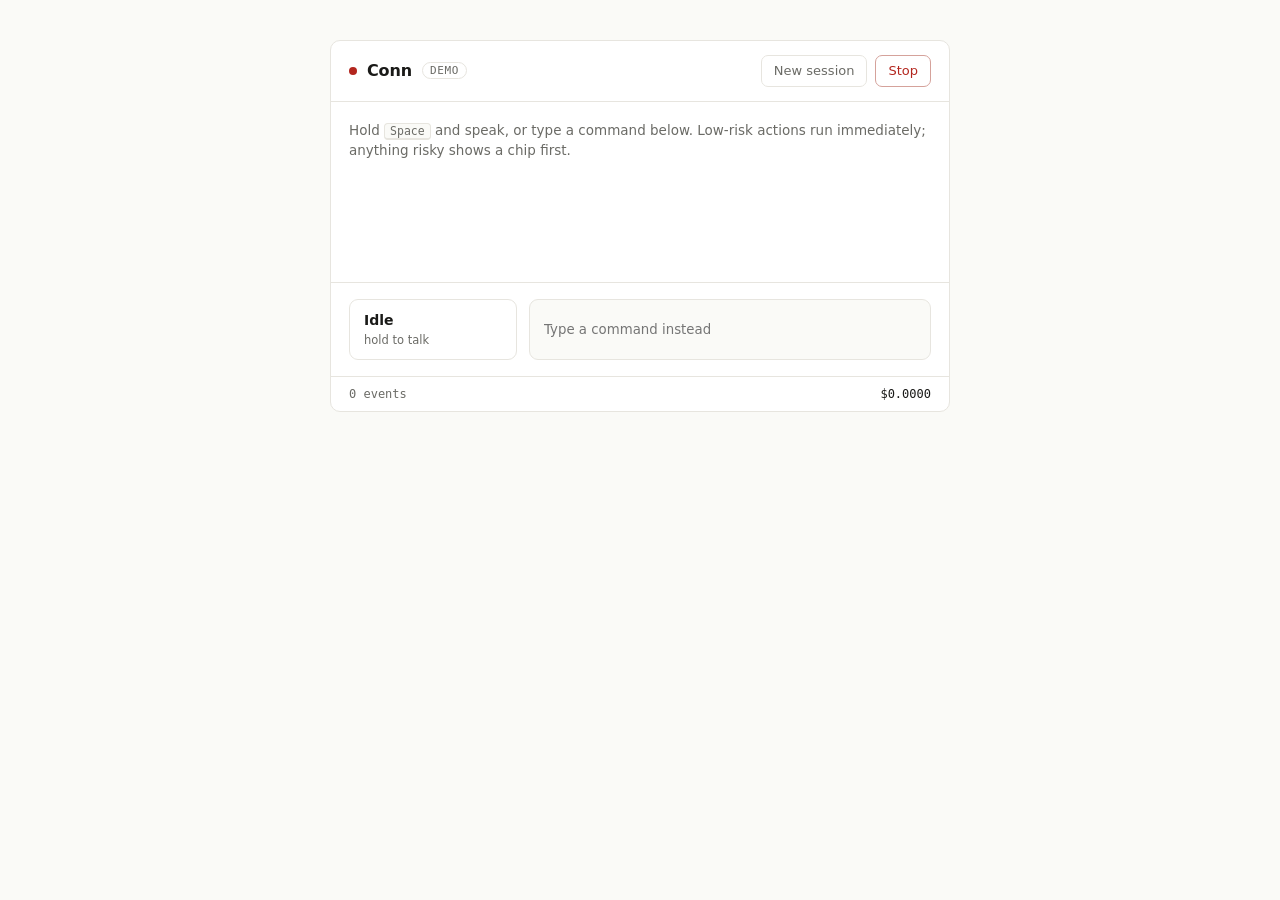
==== console/index.html @ 1de2d214 "conn: standalone repo extracted from phoenix vault Fresh history at the scrubbed tip; full developme" ====
<!doctype html>
<html lang="en">
<head>
<meta charset="utf-8">
<meta name="viewport" content="width=device-width, initial-scale=1">
<title>Conn</title>
<link rel="stylesheet" href="style.css">
</head>
<body>
<main class="surface">
  <header class="bar">
    <div class="ident">
      <span class="dot" id="conn-dot"></span>
      <h1>Conn</h1>
      <span class="mode" id="mode-label">demo</span>
    </div>
    <div class="bar-actions">
      <button id="new-session" class="ghost" title="Fresh session, fresh context">New session</button>
      <button id="stop" class="stop" title="Belay: cancel everything now">Stop</button>
    </div>
  </header>

  <section class="transcript" id="transcript" aria-live="polite">
    <p class="hint" id="hint">Hold <kbd>Space</kbd> and speak, or type a command below.
    Low-risk actions run immediately; anything risky shows a chip first.</p>
  </section>

  <section class="chips" id="chips"></section>

  <section class="command">
    <button id="ptt" class="ptt" data-phase="idle">
      <span class="ptt-state" id="ptt-state">Idle</span>
      <span class="ptt-sub" id="ptt-sub">hold to talk</span>
    </button>
    <form id="text-form" autocomplete="off">
      <input id="text-input" type="text" placeholder="Type a command instead"
             spellcheck="false" maxlength="500">
    </form>
  </section>

  <footer class="meter">
    <details id="trace-panel">
      <summary>
        <span id="trace-count">0 events</span>
        <span class="meter-cost" id="cost-line">$0.0000</span>
      </summary>
      <ol id="trace-list"></ol>
      <div class="receipt" id="receipt"></div>
    </details>
  </footer>
</main>

<div class="toasts" id="toasts"></div>
<script src="app.js"></script>
</body>
</html>
---- console/style.css ----
:root {
  --paper: #FAFAF7;
  --card: #FFFFFF;
  --ink: #1A1A18;
  --ink-soft: #6B6B66;
  --line: #E7E5DF;
  --accent: #2F5AA8;
  --accent-soft: #E9EFFA;
  --amber: #B45309;
  --amber-soft: #FDF3E4;
  --green: #1F7A4D;
  --green-soft: #E8F5EE;
  --red: #B3261E;
  --red-soft: #FBEDEC;
  --mono: ui-monospace, "Berkeley Mono", "SF Mono", Menlo, monospace;
}

* { box-sizing: border-box; margin: 0; }

body {
  background: var(--paper);
  color: var(--ink);
  font: 15px/1.5 -apple-system, "SF Pro Text", system-ui, sans-serif;
  display: flex;
  justify-content: center;
  min-height: 100vh;
  padding: 40px 20px;
}

.surface {
  width: min(620px, 100%);
  background: var(--card);
  border: 1px solid var(--line);
  border-radius: 10px;
  display: flex;
  flex-direction: column;
  overflow: hidden;
  align-self: start;
}

/* header */
.bar {
  display: flex;
  align-items: center;
  justify-content: space-between;
  padding: 14px 18px;
  border-bottom: 1px solid var(--line);
}
.ident { display: flex; align-items: center; gap: 10px; }
.ident h1 { font-size: 16px; font-weight: 600; letter-spacing: -0.01em; }
.dot {
  width: 8px; height: 8px; border-radius: 50%;
  background: var(--ink-soft);
  transition: background 140ms ease;
}
.dot.connected { background: var(--green); }
.dot.failed { background: var(--red); }
.mode {
  font: 11px var(--mono);
  color: var(--ink-soft);
  border: 1px solid var(--line);
  padding: 1px 7px;
  border-radius: 999px;
  text-transform: uppercase;
  letter-spacing: 0.06em;
}
.bar-actions { display: flex; gap: 8px; }
button {
  font: inherit; cursor: pointer; border-radius: 7px;
  border: 1px solid var(--line); background: var(--card); color: var(--ink);
  padding: 5px 12px; font-size: 13px;
  transition: background 120ms ease, border-color 120ms ease;
}
button:hover { background: var(--paper); }
.ghost { color: var(--ink-soft); }
.stop { color: var(--red); border-color: color-mix(in srgb, var(--red) 35%, var(--line)); }
.stop:hover { background: var(--red-soft); }

/* transcript */
.transcript {
  min-height: 180px;
  max-height: 320px;
  overflow-y: auto;
  padding: 18px;
  display: flex;
  flex-direction: column;
  gap: 10px;
}
.hint { color: var(--ink-soft); font-size: 13.5px; }
kbd {
  font: 11.5px var(--mono);
  border: 1px solid var(--line);
  border-bottom-width: 2px;
  border-radius: 4px;
  padding: 0 5px;
  background: var(--paper);
}
.line { max-width: 88%; }
.line.user {
  align-self: flex-end;
  background: var(--paper);
  border: 1px solid var(--line);
  border-radius: 9px 9px 2px 9px;
  padding: 7px 12px;
  font-size: 14px;
}
.line.model { align-self: flex-start; padding: 2px 2px; }
.line.model.streaming::after {
  content: "";
  display: inline-block;
  width: 7px; height: 14px;
  background: var(--accent);
  opacity: 0.5;
  margin-left: 2px;
  vertical-align: text-bottom;
  animation: blink 900ms steps(2) infinite;
}
@keyframes blink { 50% { opacity: 0; } }

/* chips */
.chips { display: flex; flex-direction: column; gap: 8px; padding: 0 18px; }
.chip {
  display: flex;
  align-items: center;
  justify-content: space-between;
  gap: 12px;
  border: 1px solid color-mix(in srgb, var(--amber) 35%, var(--line));
  background: var(--amber-soft);
  border-radius: 8px;
  padding: 10px 12px;
  animation: rise 140ms ease;
}
@keyframes rise { from { opacity: 0; transform: translateY(4px); } }
.chip .preview { font-size: 14px; }
.chip .preview b { font-weight: 600; }
.chip .chip-actions { display: flex; gap: 6px; flex-shrink: 0; }
.chip .approve {
  background: var(--ink); color: var(--card); border-color: var(--ink);
}
.chip .approve:hover { background: #333; }
.chip.ran {
  border-color: var(--line);
  background: var(--paper);
  color: var(--ink-soft);
  font-size: 13px;
  animation: none;
}
.chip.ran .status { font: 11px var(--mono); }
.chip.ran .status.ok { color: var(--green); }
.chip.ran .status.err { color: var(--red); }

/* command row */
.command {
  display: flex;
  gap: 12px;
  padding: 16px 18px;
  border-top: 1px solid var(--line);
  align-items: stretch;
}
.ptt {
  flex-shrink: 0;
  width: 168px;
  border-radius: 9px;
  padding: 10px 14px;
  text-align: left;
  border: 1px solid var(--line);
  user-select: none;
  -webkit-user-select: none;
  transition: background 120ms ease, border-color 120ms ease, box-shadow 120ms ease;
}
.ptt-state { display: block; font-weight: 600; font-size: 14px; }
.ptt-sub { display: block; font-size: 11.5px; color: var(--ink-soft); margin-top: 1px; }

.ptt[data-phase="listening"] {
  background: var(--accent-soft);
  border-color: var(--accent);
  box-shadow: 0 0 0 3px color-mix(in srgb, var(--accent) 14%, transparent);
}
.ptt[data-phase="listening"] .ptt-state { color: var(--accent); }
.ptt[data-phase="thinking"] .ptt-state,
.ptt[data-phase="speaking"] .ptt-state { color: var(--accent); }
.ptt[data-phase="acting"] .ptt-state { color: var(--ink); }
.ptt[data-phase="awaiting_approval"] {
  background: var(--amber-soft);
  border-color: color-mix(in srgb, var(--amber) 45%, var(--line));
}
.ptt[data-phase="awaiting_approval"] .ptt-state { color: var(--amber); }
.ptt[data-phase="done"] {
  background: var(--green-soft);
  border-color: color-mix(in srgb, var(--green) 40%, var(--line));
}
.ptt[data-phase="done"] .ptt-state { color: var(--green); }
.ptt[data-phase="failed"], .ptt[data-phase="budget_hold"] {
  background: var(--red-soft);
  border-color: color-mix(in srgb, var(--red) 40%, var(--line));
}
.ptt[data-phase="failed"] .ptt-state,
.ptt[data-phase="budget_hold"] .ptt-state { color: var(--red); }

#text-form { flex: 1; display: flex; }
#text-input {
  flex: 1;
  font: 14px/1.4 inherit;
  font-family: inherit;
  border: 1px solid var(--line);
  border-radius: 9px;
  padding: 10px 14px;
  background: var(--paper);
  color: var(--ink);
  outline: none;
  transition: border-color 120ms ease, background 120ms ease;
}
#text-input:focus { border-color: var(--accent); background: var(--card); }

/* meter + trace */
.meter { border-top: 1px solid var(--line); }
.meter details { width: 100%; }
.meter summary {
  list-style: none;
  display: flex;
  justify-content: space-between;
  padding: 10px 18px;
  cursor: pointer;
  font: 12px var(--mono);
  color: var(--ink-soft);
}
.meter summary::-webkit-details-marker { display: none; }
.meter summary:hover { background: var(--paper); }
.meter-cost { color: var(--ink); }
#trace-list {
  margin: 0;
  padding: 6px 18px 12px 18px;
  max-height: 220px;
  overflow-y: auto;
  font: 11.5px/1.7 var(--mono);
  color: var(--ink-soft);
  list-style: none;
}
#trace-list li { white-space: nowrap; overflow: hidden; text-overflow: ellipsis; }
#trace-list .k { color: var(--ink); }
.receipt {
  padding: 4px 18px 14px 18px;
  font: 11.5px/1.8 var(--mono);
  color: var(--ink-soft);
  border-top: 1px dashed var(--line);
}

/* toasts */
.toasts {
  position: fixed;
  bottom: 22px; right: 22px;
  display: flex; flex-direction: column; gap: 8px;
}
.toast {
  background: var(--ink); color: var(--card);
  border-radius: 8px;
  padding: 9px 14px;
  font-size: 13px;
  max-width: 340px;
  animation: rise 160ms ease;
}
.toast.warn { background: var(--amber); }
.toast.error { background: var(--red); }
.toast .toast-action {
  margin-left: 10px;
  text-decoration: underline;
  cursor: pointer;
  font-weight: 600;
}
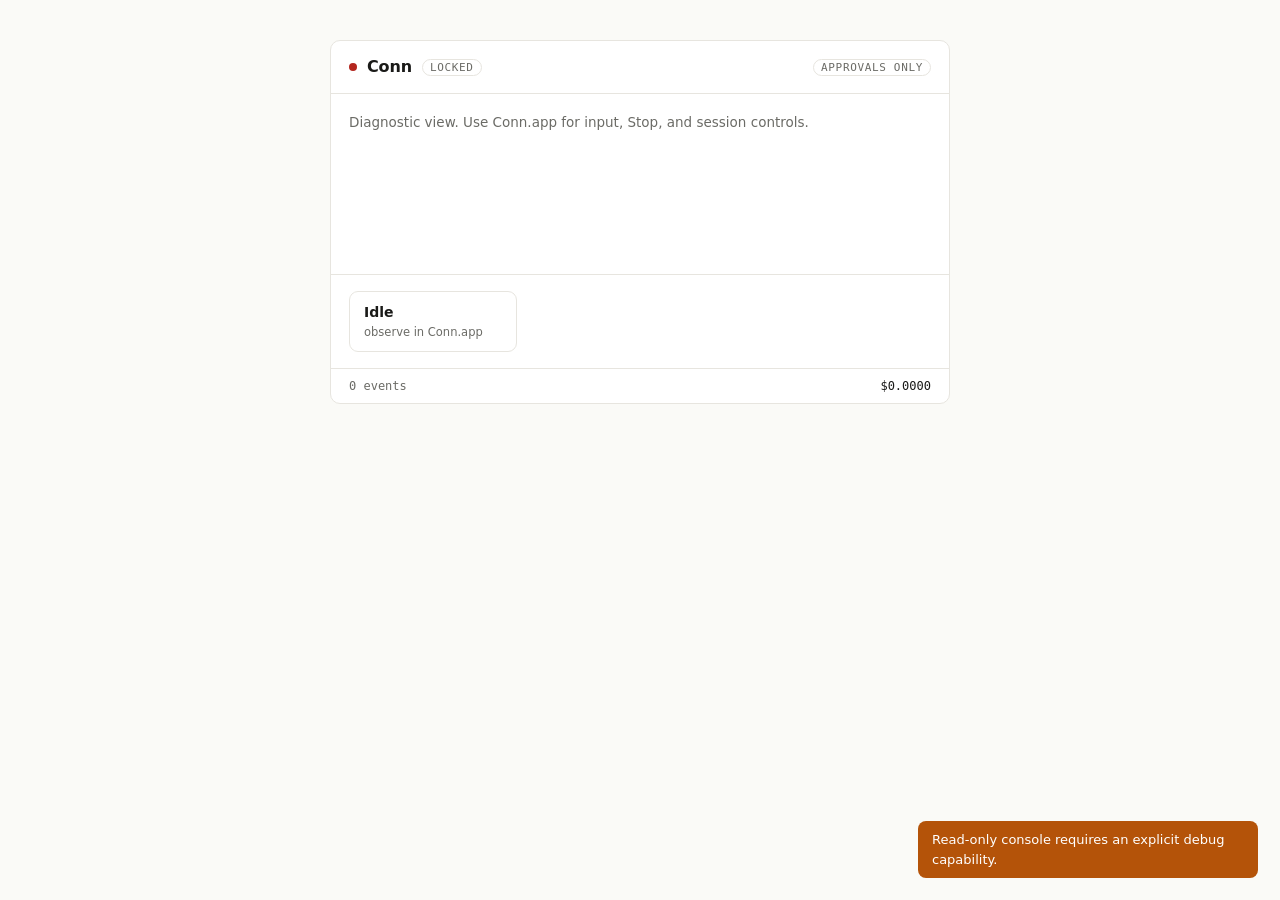
==== commit 0e3b3108: "conn: verify semantic actions end to end" ====
--- a/console/index.html
+++ b/console/index.html
@@ -14,28 +14,22 @@
       <h1>Conn</h1>
       <span class="mode" id="mode-label">demo</span>
     </div>
-    <div class="bar-actions">
-      <button id="new-session" class="ghost" title="Fresh session, fresh context">New session</button>
-      <button id="stop" class="stop" title="Belay: cancel everything now">Stop</button>
-    </div>
+    <div class="bar-actions"><span class="mode">approvals only</span></div>
   </header>
 
+  <div class="grant-banner" id="grant-banner" hidden></div>
+
   <section class="transcript" id="transcript" aria-live="polite">
-    <p class="hint" id="hint">Hold <kbd>Space</kbd> and speak, or type a command below.
-    Low-risk actions run immediately; anything risky shows a chip first.</p>
+    <p class="hint" id="hint">Diagnostic view. Use Conn.app for input, Stop, and session controls.</p>
   </section>
 
   <section class="chips" id="chips"></section>
 
-  <section class="command">
-    <button id="ptt" class="ptt" data-phase="idle">
+  <section class="command" aria-label="Current Conn state">
+    <div id="ptt" class="ptt" data-phase="idle">
       <span class="ptt-state" id="ptt-state">Idle</span>
-      <span class="ptt-sub" id="ptt-sub">hold to talk</span>
-    </button>
-    <form id="text-form" autocomplete="off">
-      <input id="text-input" type="text" placeholder="Type a command instead"
-             spellcheck="false" maxlength="500">
-    </form>
+      <span class="ptt-sub" id="ptt-sub">observe in Conn.app</span>
+    </div>
   </section>
 
   <footer class="meter">
--- a/console/style.css
+++ b/console/style.css
@@ -133,11 +133,6 @@
 @keyframes rise { from { opacity: 0; transform: translateY(4px); } }
 .chip .preview { font-size: 14px; }
 .chip .preview b { font-weight: 600; }
-.chip .chip-actions { display: flex; gap: 6px; flex-shrink: 0; }
-.chip .approve {
-  background: var(--ink); color: var(--card); border-color: var(--ink);
-}
-.chip .approve:hover { background: #333; }
 .chip.ran {
   border-color: var(--line);
   background: var(--paper);
@@ -147,6 +142,7 @@
 }
 .chip.ran .status { font: 11px var(--mono); }
 .chip.ran .status.ok { color: var(--green); }
+.chip.ran .status.warn { color: var(--amber); }
 .chip.ran .status.err { color: var(--red); }
 
 /* command row */
@@ -190,6 +186,22 @@
   border-color: color-mix(in srgb, var(--green) 40%, var(--line));
 }
 .ptt[data-phase="done"] .ptt-state { color: var(--green); }
+.ptt[data-phase="done"][data-outcome="dispatch_only"] {
+  background: var(--amber-soft);
+  border-color: color-mix(in srgb, var(--amber) 40%, var(--line));
+}
+.ptt[data-phase="done"][data-outcome="dispatch_only"] .ptt-state { color: var(--amber); }
+.ptt[data-phase="done"][data-outcome="no_effect"],
+.ptt[data-phase="done"][data-outcome="ambiguous"],
+.ptt[data-phase="done"][data-outcome="failed"],
+.ptt[data-phase="done"][data-outcome="blocked"] {
+  background: var(--red-soft);
+  border-color: color-mix(in srgb, var(--red) 40%, var(--line));
+}
+.ptt[data-phase="done"][data-outcome="no_effect"] .ptt-state,
+.ptt[data-phase="done"][data-outcome="ambiguous"] .ptt-state,
+.ptt[data-phase="done"][data-outcome="failed"] .ptt-state,
+.ptt[data-phase="done"][data-outcome="blocked"] .ptt-state { color: var(--red); }
 .ptt[data-phase="failed"], .ptt[data-phase="budget_hold"] {
   background: var(--red-soft);
   border-color: color-mix(in srgb, var(--red) 40%, var(--line));
@@ -267,3 +279,13 @@
   cursor: pointer;
   font-weight: 600;
 }
+
+.grant-banner {
+  margin: 10px 16px 0;
+  padding: 8px 12px;
+  font: 12px/1.5 var(--mono);
+  color: var(--amber);
+  background: var(--amber-soft);
+  border: 1px solid color-mix(in srgb, var(--amber) 30%, var(--line));
+  border-radius: 6px;
+}
